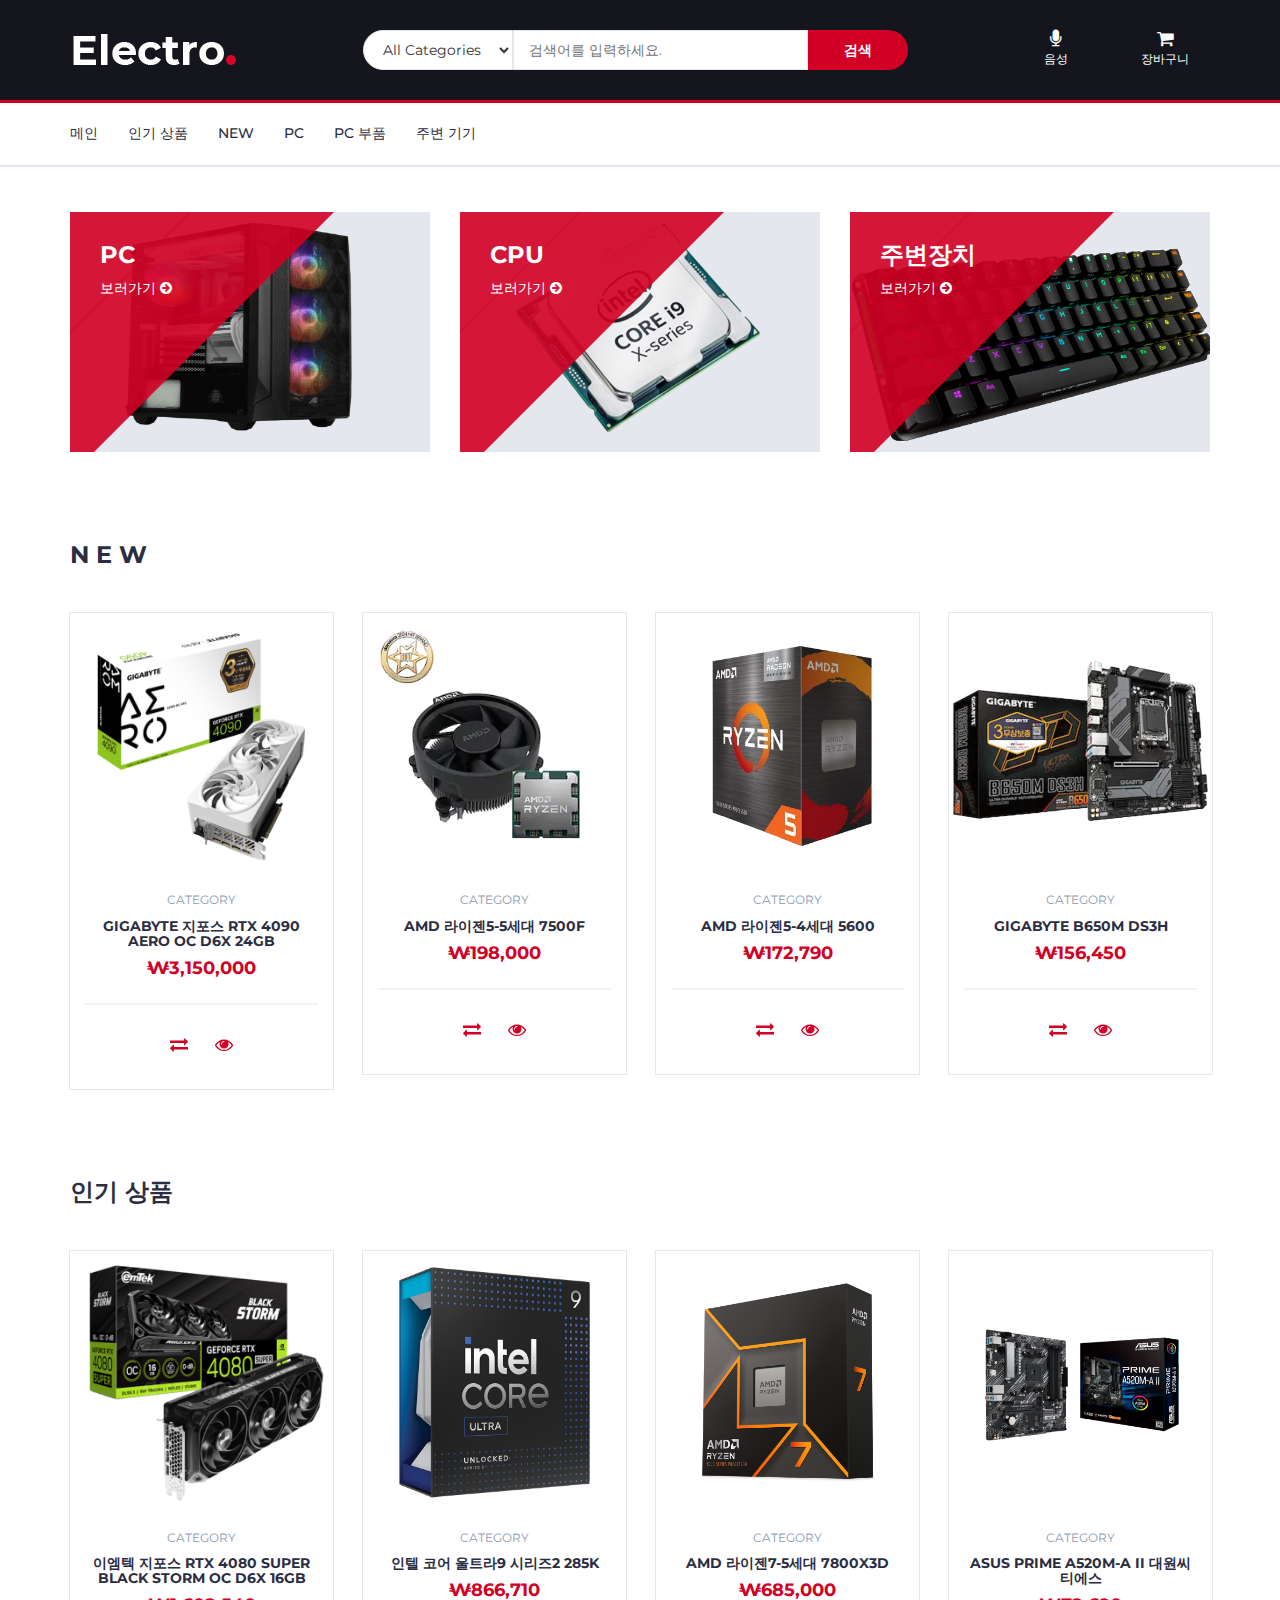
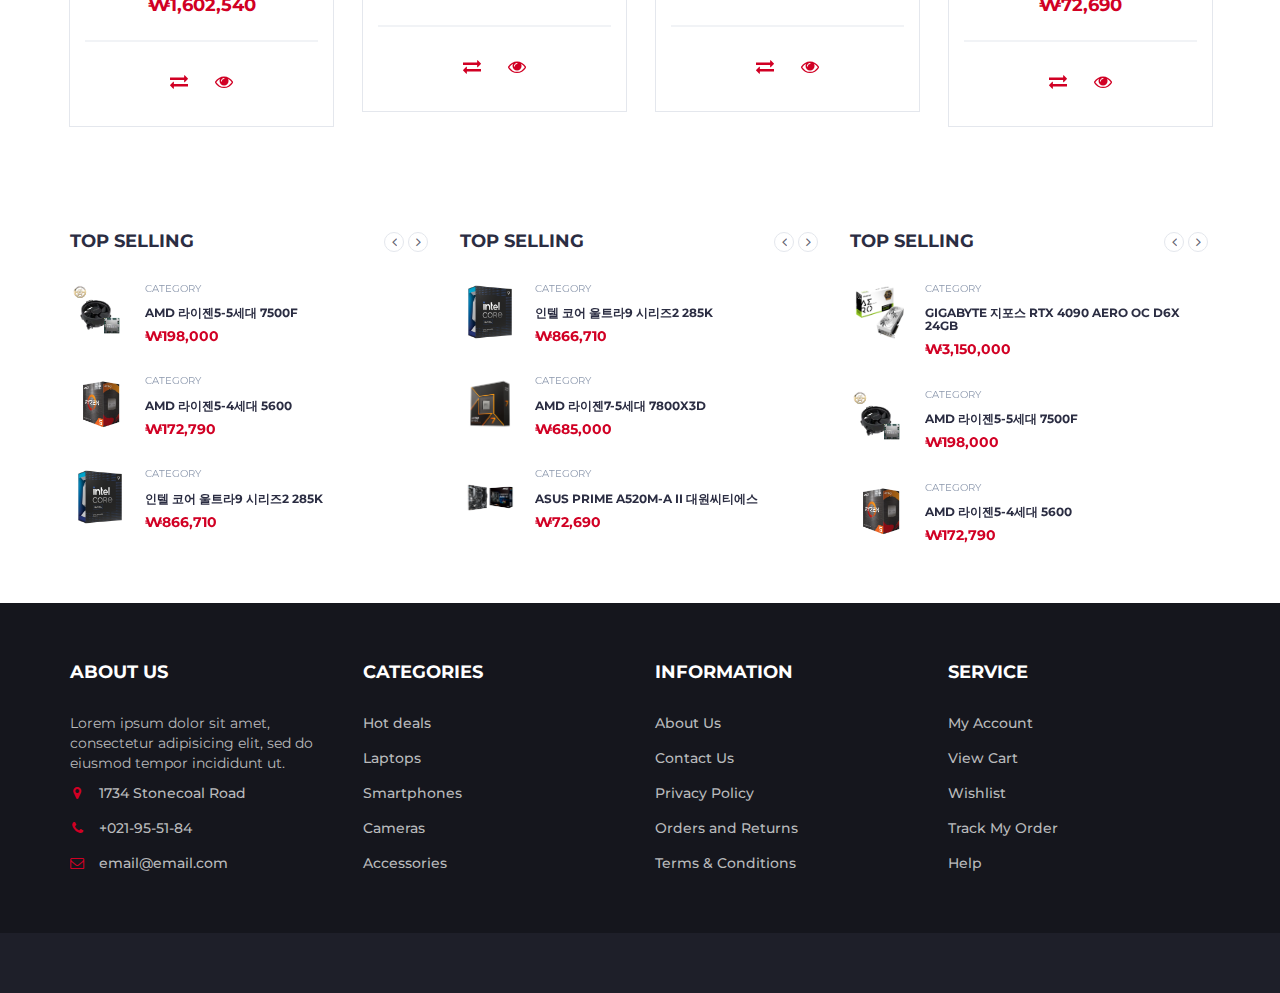
==== shop/index.html @ a3a1f3ec "0151" ====
<!DOCTYPE html>
<html lang="en">
	<head>
		<meta charset="utf-8"> 
		<meta http-equiv="X-UA-Compatible" content="IE=edge">
		<meta name="viewport" content="width=device-width, initial-scale=1">
		 <!-- The above 3 meta tags *must* come first in the head; any other head content must come *after* these tags -->

		<title>TEST</title>

		<!-- Google font -->
		<link href="https://fonts.googleapis.com/css?family=Montserrat:400,500,700" rel="stylesheet">

		<!-- Bootstrap -->
		<link type="text/css" rel="stylesheet" href="css/bootstrap.min.css"/>

		<!-- Slick -->
		<link type="text/css" rel="stylesheet" href="css/slick.css"/>
		<link type="text/css" rel="stylesheet" href="css/slick-theme.css"/>

		<!-- nouislider -->
		<link type="text/css" rel="stylesheet" href="css/nouislider.min.css"/>

		<!-- Font Awesome Icon -->
		<link rel="stylesheet" href="css/font-awesome.min.css">

		<!-- Custom stlylesheet -->
		<link type="text/css" rel="stylesheet" href="css/style.css"/>

		<!-- voice-search.css 추가 -->
		<link type="text/css" rel="stylesheet" href="css/voice-search.css"/>

		<!-- HTML5 shim and Respond.js for IE8 support of HTML5 elements and media queries -->
		<!-- WARNING: Respond.js doesn't work if you view the page via file:// -->
		<!--[if lt IE 9]>
		  <script src="https://oss.maxcdn.com/html5shiv/3.7.3/html5shiv.min.js"></script>
		  <script src="https://oss.maxcdn.com/respond/1.4.2/respond.min.js"></script>
		<![endif]-->

    </head>
	<body>
		<!-- HEADER -->
		<!-- HEADER -->
		<header>
			

			<!-- MAIN HEADER -->
			<div id="header">
				<!-- container -->
				<div class="container">
					<!-- row -->
					<div class="row">
						<!-- LOGO -->
						<div class="col-md-3">
							<div class="header-logo">
								<a href="index.html" class="logo">
									<img src="./img/logo.png" alt="">
								</a>
							</div>
						</div>
						<!-- /LOGO -->

						<!-- SEARCH BAR -->
						<div class="col-md-6">
							<div class="header-search">
								<form>
									<select class="input-select">
										<option value="0">All Categories</option>
										<option value="1">Category 01</option>
										<option value="1">Category 02</option>
									</select>
									<input class="input" placeholder="검색어를 입력하세요.">
									<button class="search-btn">검색</button>
								</form>
							</div>
						</div>
						<!-- /SEARCH BAR -->

						<!-- ACCOUNT -->
						<div class="col-md-3 clearfix">
							<div class="header-ctn">
								<!-- Voice Search -->
								<div>
									<a href="#" id="voice-search-btn">
										<i class="fa fa-microphone"></i>
										<span>음성</span>
									</a>
								</div>
								<!-- /Voice Search -->

								<!-- Cart -->
								<div class="dropdown">
									<a href="cart.html">
										<i class="fa fa-shopping-cart"></i>
										<span>장바구니</span>
										<div class="qty" id="cart-count">0</div>
									</a>
								</div>
								<!-- /Cart -->

								<!-- Menu Toogle -->
								<div class="menu-toggle">
									<a href="#">
										<i class="fa fa-bars"></i>
										<span>Menu</span>
									</a>
								</div>
								<!-- /Menu Toogle -->
							</div>
						</div>
						<!-- /ACCOUNT -->
					</div>
					<!-- row -->
				</div>
				<!-- container -->
			</div>
			<!-- /MAIN HEADER -->
		</header>
		<!-- /HEADER -->

		<!-- NAVIGATION -->
		<nav id="navigation">
			<!-- container -->
			<div class="container">
				<!-- responsive-nav -->
				<div id="responsive-nav">
					<!-- NAV -->
					<ul class="main-nav nav navbar-nav">
						<li><a href="index.html">메인</a></li>
						<li><a href="index.html#hot-deal">인기 상품</a></li>
						<li><a href="index.html#NEW">NEW</a></li>
						<li><a href="index.html#board">PC</a></li>
						<li><a href="index.html#graphics">PC 부품</a></li>
						<li><a href="index.html#PC">주변 기기</a></li>
					</ul>
					<!-- /NAV -->
				</div>
				<!-- /responsive-nav -->
			</div>
			<!-- /container -->
		</nav>
		<!-- /NAVIGATION -->

		<!-- SECTION -->
		<div class="section">
			<!-- container -->
			<div class="container">
				<!-- row -->
				<div class="row">
					<!-- shop -->
					<div class="col-md-4 col-xs-6">
						<div class="shop">
							<div class="shop-img">
								<img src="./img/shop01.png" alt="">
							</div>
							<div class="shop-body">
							<h3>PC</h3> 
							<a href="store.html?category=laptop" class="cta-btn">보러가기 <i class="fa fa-arrow-circle-right"></i></a>
							</div>
						</div>
					</div>
					<!-- /shop -->

					<!-- shop -->
					<div class="col-md-4 col-xs-6">
						<div class="shop">
							<div class="shop-img">
								<img src="./img/shop03.png" alt="">
							</div>
							<div class="shop-body">
								<h3>CPU</h3>
								<a href="category.html?category=laptop" class="cta-btn">보러가기 <i class="fa fa-arrow-circle-right"></i></a>
							</div>
						</div>
					</div>
					<!-- /shop -->

					<!-- shop -->
					<div class="col-md-4 col-xs-6">
						<div class="shop">
							<div class="shop-img">
								<img src="./img/shop02.png" alt="">
							</div>
							<div class="shop-body">
								<h3>주변장치</h3>
								<a href="#" class="cta-btn">보러가기 <i class="fa fa-arrow-circle-right"></i></a>
							</div>
						</div>
					</div>
					<!-- /shop -->
				</div>
				<!-- /row -->
			</div>
			<!-- /container -->
		</div>
		<!-- /SECTION -->

		<!-- SECTION -->
		<div class="section">
			<!-- container -->
			<div class="container">
				<!-- row -->
				<div class="row">

					<!-- section title -->
					<div class="col-md-12">
						<div class="section-title">
							<h3 class="title"> N E W</h3>
							
						</div>
					</div>
					<!-- /section title -->

					<!-- Products tab & slick -->
					 
					<div class="col-md-12">
						<div class="row">
							<div class="products-tabs">
								<!-- tab -->
								<div id="tab1" class="tab-pane active">
									<div class="products-slick" data-nav="#slick-nav-1">
										<!-- product -->
										<div class="product">
											<div class="product-img">
												<img src="./img/product01.png" alt="">
												<div class="product-label">
												</div>
											</div>
											<div class="product-body">
												<p class="product-category">Category</p>
												<h3 class="product-name"><a href="product.html?id=1"> GIGABYTE 지포스 RTX 4090 AERO OC D6X 24GB</a></h3>
												<h4 class="product-price">₩3,150,000 
												<div class="product-rating">
												</div>
												<div class="product-btns">
													<button class="add-to-compare"><i class="fa fa-exchange"></i><span class="tooltipp">add to compare</span></button>
													<button class="quick-view"><i class="fa fa-eye"></i><span class="tooltipp">quick view</span></button>
												</div>
											</div>
											<div class="add-to-cart">
												<button class="add-to-cart-btn" data-id="1" data-name="GIGABYTE 지포스 RTX 4090 AERO OC D6X 24GB" data-price="3150000" data-image="./img/product01.png"><i class="fa fa-shopping-cart"></i> add to cart</button>
											</div>
										</div>
										<!-- /product -->

										<!-- product -->
										<div class="product">
											<div class="product-img">
												<img src="./img/product02.png" alt="">
												<div class="product-label">
												</div>
											</div>
											<div class="product-body">
												<p class="product-category">Category</p>
												<h3 class="product-name"><a href="product.html?id=1">AMD 라이젠5-5세대 7500F</a></h3>
												<h4 class="product-price">₩198,000
												<div class="product-rating">
												</div>
												<div class="product-btns">
													<button class="add-to-compare"><i class="fa fa-exchange"></i><span class="tooltipp">add to compare</span></button>
													<button class="quick-view"><i class="fa fa-eye"></i><span class="tooltipp">quick view</span></button>
												</div>
											</div>
											<div class="add-to-cart">
												<button class="add-to-cart-btn" data-id="2" data-name="AMD 라이젠5-5세대 7500F" data-price="198000" data-image="./img/product02.png"><i class="fa fa-shopping-cart"></i> add to cart</button>
											</div>
										</div>
										<!-- /product -->

										<!-- product -->
										<div class="product">
											<div class="product-img">
												<img src="./img/product03.png" alt="">
											</div>
											<div class="product-body">
												<p class="product-category">Category</p>
												<h3 class="product-name"><a href="#">AMD 라이젠5-4세대 5600</a></h3>
												<h4 class="product-price">₩172,790
												<div class="product-rating">
												</div>
												<div class="product-btns">
													<button class="add-to-compare"><i class="fa fa-exchange"></i><span class="tooltipp">add to compare</span></button>
													<button class="quick-view"><i class="fa fa-eye"></i><span class="tooltipp">quick view</span></button>
												</div>
											</div>
											<div class="add-to-cart">
												<button class="add-to-cart-btn" data-id="3" data-name="AMD 라이젠5-4세대 5600" data-price="172790" data-image="./img/product03.png"><i class="fa fa-shopping-cart"></i> add to cart</button>
											</div>
										</div>
										<!-- /product -->

										<!-- product -->
										<div class="product">
											<div class="product-img">
												<img src="./img/product04.png" alt="">
											</div>
											<div class="product-body">
												<p class="product-category">Category</p>
												<h3 class="product-name"><a href="#"> GIGABYTE B650M DS3H</a></h3>
												<h4 class="product-price">₩156,450
													<div class="product-rating">
													</div>
												<div class="product-btns">
													<button class="add-to-compare"><i class="fa fa-exchange"></i><span class="tooltipp">add to compare</span></button>
													<button class="quick-view"><i class="fa fa-eye"></i><span class="tooltipp">quick view</span></button>
												</div>
											</div>
											<div class="add-to-cart">
												<button class="add-to-cart-btn" data-id="4" data-name=" GIGABYTE B650M DS3H" data-price="156450" data-image="./img/product04.png"><i class="fa fa-shopping-cart"></i> add to cart</button>
											</div>
										</div>
										<!-- /product -->

										<!-- product -->
										<div class="product">
											<div class="product-img">
												<img src="./img/product05.png" alt="">
											</div>
											<div class="product-body">
												<p class="product-category">Category</p>
												<h3 class="product-name"><a href="#">ASUS TUF Gaming B760M-PLUS II 코잇 </a></h3>
												<h4 class="product-price">₩185,290
													<div class="product-rating">
													</div>
												<div class="product-btns">
													<button class="add-to-compare"><i class="fa fa-exchange"></i><span class="tooltipp">add to compare</span></button>
													<button class="quick-view"><i class="fa fa-eye"></i><span class="tooltipp">quick view</span></button>
												</div>
											</div>
											<div class="add-to-cart">
												<button class="add-to-cart-btn" data-id="5" data-name="ASUS TUF Gaming B760M-PLUS II 코잇 " data-price="185290" data-image="./img/product05.png"><i class="fa fa-shopping-cart"></i> add to cart</button>
											</div>
										</div>
										<!-- /product -->
									</div>
									
								</div>
								<!-- /tab -->
							</div>
						</div>
					</div>
					<!-- Products tab & slick -->
				</div>
				<!-- /row -->
			</div>
			<!-- /container -->
		</div>
		<!-- /SECTION -->


		<!-- SECTION -->
		<div class="section">
			<!-- container -->
			<div class="container">
				<!-- row -->
				<div class="row">

					<!-- section title -->
					<div class="col-md-12">
						<div class="section-title">
							<h3 class="title">인기 상품</h3>
							<div class="section-nav">
								
							</div>
						</div>
					</div>
					<!-- /section title -->

					<!-- Products tab & slick -->
					<div class="col-md-12">
						<div class="row">
							<div class="products-tabs">
								<!-- tab -->
								<div id="tab2" class="tab-pane fade in active">
									<div class="products-slick" data-nav="#slick-nav-2">
										<!-- product -->
										<div class="product">
											<div class="product-img">
												<img src="./img/product06.png" alt="">
												<div class="product-label">
													
													
												</div>
											</div>
											<div class="product-body">
												<p class="product-category">Category</p>
												<h3 class="product-name"><a href="#">	
													이엠텍 지포스 RTX 4080 SUPER BLACK STORM OC D6X 16GB</a></h3>
												<h4 class="product-price">₩1,602,540
													<div class="product-rating">
													</div>
												<div class="product-btns">
													<button class="add-to-compare"><i class="fa fa-exchange"></i><span class="tooltipp">add to compare</span></button>
													<button class="quick-view"><i class="fa fa-eye"></i><span class="tooltipp">quick view</span></button>
												</div>
											</div>
											<div class="add-to-cart">
												<button class="add-to-cart-btn" data-id="6" data-name="	
												이엠텍 지포스 RTX 4080 SUPER BLACK STORM OC D6X 16GB" data-price="1602540" data-image="./img/product06.png"><i class="fa fa-shopping-cart"></i> add to cart</button>
											</div>
										</div>
										<!-- /product -->

										<!-- product -->
										<div class="product">
											<div class="product-img">
												<img src="./img/product07.png" alt="">
												<div class="product-label">
													
												</div>
											</div>
											<div class="product-body">
												<p class="product-category">Category</p>
												<h3 class="product-name"><a href="#">인텔 코어 울트라9 시리즈2 285K</a></h3>
												<h4 class="product-price">₩866,710
												<div class="product-rating">
												</div>
												<div class="product-btns">
													<button class="add-to-compare"><i class="fa fa-exchange"></i><span class="tooltipp">add to compare</span></button>
													<button class="quick-view"><i class="fa fa-eye"></i><span class="tooltipp">quick view</span></button>
												</div>
											</div>
											<div class="add-to-cart">
												<button class="add-to-cart-btn" data-id="7" data-name="인텔 코어 울트라9 시리즈2 285K" data-price="866710" data-image="./img/product07.png"><i class="fa fa-shopping-cart"></i> add to cart</button>
											</div>
										</div>
										<!-- /product -->

										<!-- product -->
										<div class="product">
											<div class="product-img">
												<img src="./img/product08.png" alt="">
												<div class="product-label">
													
												</div>
											</div>
											<div class="product-body">
												<p class="product-category">Category</p>
												<h3 class="product-name"><a href="#">AMD 라이젠7-5세대 7800X3D</a></h3>
												<h4 class="product-price">₩685,000
												<div class="product-rating">
												</div>
												<div class="product-btns">
													<button class="add-to-compare"><i class="fa fa-exchange"></i><span class="tooltipp">add to compare</span></button>
													<button class="quick-view"><i class="fa fa-eye"></i><span class="tooltipp">quick view</span></button>
												</div>
											</div>
											<div class="add-to-cart">
												<button class="add-to-cart-btn" data-id="8" data-name="AMD 라이젠7-5세대 7800X3D" data-price="685000" data-image="./img/product08.png"><i class="fa fa-shopping-cart"></i> add to cart</button>
											</div>
										</div>
										<!-- /product -->

										<!-- product -->
										<div class="product">
											<div class="product-img">
												<img src="./img/product09.png" alt="">
											</div>
											<div class="product-body">
												<p class="product-category">Category</p>
												<h3 class="product-name"><a href="#">ASUS PRIME A520M-A II 대원씨티에스 </a></h3>
												<h4 class="product-price">₩72,690 
													<div class="product-rating">
													</div>
												<div class="product-btns">
													<button class="add-to-compare"><i class="fa fa-exchange"></i><span class="tooltipp">add to compare</span></button>
													<button class="quick-view"><i class="fa fa-eye"></i><span class="tooltipp">quick view</span></button>
												</div>
											</div>
											<div class="add-to-cart">
												<button class="add-to-cart-btn" data-id="9" data-name="ASUS PRIME A520M-A II 대원씨티에스 " data-price="72690" data-image="./img/product09.png"><i class="fa fa-shopping-cart"></i> add to cart</button>
											</div>
										</div>
										<!-- /product -->

										<!-- product -->
										<div class="product">
											<div class="product-img">
												<img src="./img/product0.png" alt="">
											</div>
											<div class="product-body">
												<p class="product-category">Category</p>
												<h3 class="product-name"><a href="#">	
													갤럭시 GALAX 지포스 RTX 4070 Ti SUPER EX GAMER WHITE OC D6X 16GB</a></h3>
												<h4 class="product-price">₩1,272,990 
													<div class="product-rating">
													</div>
												<div class="product-btns">
													<button class="add-to-compare"><i class="fa fa-exchange"></i><span class="tooltipp">add to compare</span></button>
													<button class="quick-view"><i class="fa fa-eye"></i><span class="tooltipp">quick view</span></button>
												</div>
											</div>
											<div class="add-to-cart">
												<button class="add-to-cart-btn" data-id="10" data-name="	
												갤럭시 GALAX 지포스 RTX 4070 Ti SUPER EX GAMER WHITE OC D6X 16GB" data-price="1272990" data-image="./img/product0.png"><i class="fa fa-shopping-cart"></i> add to cart</button>
											</div>
										</div>
										<!-- /product -->
									</div>
									
								</div>
								<!-- /tab -->
							</div>
						</div>
					</div>
					<!-- /Products tab & slick -->
				</div>
				<!-- /row -->
			</div>
			<!-- /container -->
		</div>
		<!-- /SECTION -->

		<!-- SECTION -->
		<div class="section">
			<!-- container -->
			<div class="container">
				<!-- row -->
				<div class="row">
					<div class="col-md-4 col-xs-6">
						<div class="section-title">
							<h4 class="title">Top selling</h4>
							<div class="section-nav">
								<div id="slick-nav-3" class="products-slick-nav"></div>
							</div>
						</div>

						<div class="products-widget-slick" data-nav="#slick-nav-3">
							<div>
								<!-- product widget -->
								<div class="product-widget">
									<div class="product-img">
										<img src="./img/product02.png" alt="">
									</div>
									<div class="product-body">
										<p class="product-category">Category</p>
										<h3 class="product-name"><a href="#">AMD 라이젠5-5세대 7500F</a></h3>
										<h4 class="product-price">₩198,000
									</div>
								</div>
								<!-- /product widget -->

								<!-- product widget -->
								<div class="product-widget">
									<div class="product-img">
										<img src="./img/product03.png" alt="">
									</div>
									<div class="product-body">
										<p class="product-category">Category</p>
										<h3 class="product-name"><a href="#">AMD 라이젠5-4세대 5600</a></h3>
										<h4 class="product-price">₩172,790 
									</div>
								</div>
								<!-- /product widget -->

								<!-- product widget -->
								<div class="product-widget">
									<div class="product-img">
										<img src="./img/product07.png" alt="">
									</div>
									<div class="product-body">
										<p class="product-category">Category</p>
										<h3 class="product-name"><a href="#">인텔 코어 울트라9 시리즈2 285K</a></h3>
										<h4 class="product-price">₩866,710 
									</div>
								</div>
								<!-- product widget -->
							</div>

							<div>
								<!-- product widget -->
								<div class="product-widget">
									<div class="product-img">
										<img src="./img/product08.png" alt="">
									</div>
									<div class="product-body">
										<p class="product-category">Category</p>
										<h3 class="product-name"><a href="#">AMD 라이젠7-5세대 7800X3D</a></h3>
										<h4 class="product-price">₩685,000
									</div>
								</div>
								<!-- /product widget -->

								<!-- product widget -->
								<div class="product-widget">
									<div class="product-img">
										<img src="./img/product10.png" alt="">
									</div>
									<div class="product-body">
										<p class="product-category">Category</p>
										<h3 class="product-name"><a href="#">인텔 코어i5-14세대 14400</a></h3>
										<h4 class="product-price">₩278,790
									</div>
								</div>
								<!-- /product widget -->

								<!-- product widget -->
								<div class="product-widget">
									<div class="product-img">
										<img src="./img/product11.png" alt="">
									</div>
									<div class="product-body">
										<p class="product-category">Category</p>
										<h3 class="product-name"><a href="#">인텔 코어i7-14세대 14700K</a></h3>
										<h4 class="product-price">₩534,670 
									</div>
								</div>
								<!-- product widget -->
							</div>
						</div>
					</div>

					<div class="col-md-4 col-xs-6">
						<div class="section-title">
							<h4 class="title">Top selling</h4>
							<div class="section-nav">
								<div id="slick-nav-4" class="products-slick-nav"></div>
							</div>
						</div>

						<div class="products-widget-slick" data-nav="#slick-nav-4">
							<div>
								<!-- product widget -->
								<div class="product-widget">
									<div class="product-img">
										<img src="./img/product07.png" alt="">
									</div>
									<div class="product-body">
										<p class="product-category">Category</p>
										<h3 class="product-name"><a href="#">인텔 코어 울트라9 시리즈2 285K</a></h3>
										<h4 class="product-price">₩866,710
									</div>
								</div>
								<!-- /product widget -->

								<!-- product widget -->
								<div class="product-widget">
									<div class="product-img">
										<img src="./img/product08.png" alt="">
									</div>
									<div class="product-body">
										<p class="product-category">Category</p>
										<h3 class="product-name"><a href="#">AMD 라이젠7-5세대 7800X3D</a></h3>
										<h4 class="product-price">₩685,000
									</div>
								</div>
								<!-- /product widget -->

								<!-- product widget -->
								<div class="product-widget">
									<div class="product-img">
										<img src="./img/product09.png" alt="">
									</div>
									<div class="product-body">
										<p class="product-category">Category</p>
										<h3 class="product-name"><a href="#">ASUS PRIME A520M-A II 대원씨티에스</a></h3>
										<h4 class="product-price">₩72,690
									</div>
								</div>
								<!-- product widget -->
							</div>

							<div>
								<!-- product widget -->
								<div class="product-widget">
									<div class="product-img">
										<img src="./img/product10.png" alt="">
									</div>
									<div class="product-body">
										<p class="product-category">Category</p>
										<h3 class="product-name"><a href="#">인텔 코어i5-14세대 14400</a></h3>
										<h4 class="product-price">₩278,790
									</div>
								</div>
								<!-- /product widget -->

								<!-- product widget -->
								<!-- product widget -->
								<div class="product-widget">
									<div class="product-img">
										<img src="./img/product08.png" alt="">
									</div>
									<div class="product-body">
										<p class="product-category">Category</p>
										<h3 class="product-name"><a href="#">AMD 라이젠7-5세대 7800X3D</a></h3>
										<h4 class="product-price">₩685,000
									</div>
								</div>
								<!-- /product widget -->
								

								<!-- product widget -->
								<div class="product-widget">
									<div class="product-img">
										<img src="./img/product09.png" alt="">
									</div>
									<div class="product-body">
										<p class="product-category">Category</p>
										<h3 class="product-name"><a href="#">ASUS PRIME A520M-A II 대원씨티에스</a></h3>
										<h4 class="product-price">₩72,690
									</div>
								</div>
								<!-- product widget -->
							</div>
						</div>
					</div>

					<div class="clearfix visible-sm visible-xs"></div>

					<div class="col-md-4 col-xs-6">
						<div class="section-title">
							<h4 class="title">Top selling</h4>
							<div class="section-nav">
								<div id="slick-nav-5" class="products-slick-nav"></div>
							</div>
						</div>

						<div class="products-widget-slick" data-nav="#slick-nav-5">
							<div>
								<!-- product widget -->
								<div class="product-widget">
									<div class="product-img">
										<img src="./img/product01.png" alt="">
									</div>
									<div class="product-body">
										<p class="product-category">Category</p>
										<h3 class="product-name"><a href="#">GIGABYTE 지포스 RTX 4090 AERO OC D6X 24GB</a></h3>
										<h4 class="product-price">₩3,150,000
									</div>
								</div>
								<!-- /product widget -->

								<!-- product widget -->
								<div class="product-widget">
									<div class="product-img">
										<img src="./img/product02.png" alt="">
									</div>
									<div class="product-body">
										<p class="product-category">Category</p>
										<h3 class="product-name"><a href="#">AMD 라이젠5-5세대 7500F</a></h3>
										<h4 class="product-price">₩198,000 
									</div>
								</div>
								<!-- /product widget -->

								<!-- product widget -->
								<div class="product-widget">
									<div class="product-img">
										<img src="./img/product03.png" alt="">
									</div>
									<div class="product-body">
										<p class="product-category">Category</p>
										<h3 class="product-name"><a href="#">AMD 라이젠5-4세대 5600</a></h3>
										<h4 class="product-price">₩172,790
									</div>
								</div>
								<!-- product widget -->
							</div>

							<div>
								<!-- product widget -->
								<div class="product-widget">
									<div class="product-img">
										<img src="./img/product04.png" alt="">
									</div>
									<div class="product-body">
										<p class="product-category">Category</p>
										<h3 class="product-name"><a href="#">GIGABYTE B650M DS3H</a></h3>
										<h4 class="product-price">₩156,490
									</div>
								</div>
								<!-- /product widget -->

								<!-- product widget -->
								<div class="product-widget">
									<div class="product-img">
										<img src="./img/product05.png" alt="">
									</div>
									<div class="product-body">
										<p class="product-category">Category</p>
										<h3 class="product-name"><a href="#">ASUS TUF Gaming B760M-PLUS II 코잇
										</a></h3>
										<h4 class="product-price">₩185,290
									</div>
								</div>
								<!-- /product widget -->

								<!-- product widget -->
								<div class="product-widget">
									<div class="product-img">
										<img src="./img/product06.png" alt="">
									</div>
									<div class="product-body">
										<p class="product-category">Category</p>
										<h3 class="product-name"><a href="#">이엠텍 지포스 RTX 4080 SUPER BLACK STORM OC D6X 16GB</a></h3>
										<h4 class="product-price">₩1,602,540
									</div>
								</div>
								<!-- product widget -->
							</div>
						</div>
					</div>

				</div>
				<!-- /row -->
			</div>
			<!-- /container -->
		</div>
		<!-- /SECTION -->

		<!-- FOOTER -->
		<footer id="footer">
			<!-- top footer -->
			<div class="section">
				<!-- container -->
				<div class="container">
					<!-- row -->
					<div class="row">
						<div class="col-md-3 col-xs-6">
							<div class="footer">
								<h3 class="footer-title">About Us</h3>
								<p>Lorem ipsum dolor sit amet, consectetur adipisicing elit, sed do eiusmod tempor incididunt ut.</p>
								<ul class="footer-links">
									<li><a href="#"><i class="fa fa-map-marker"></i>1734 Stonecoal Road</a></li>
									<li><a href="#"><i class="fa fa-phone"></i>+021-95-51-84</a></li>
									<li><a href="#"><i class="fa fa-envelope-o"></i>email@email.com</a></li>
								</ul>
							</div>
						</div>

						<div class="col-md-3 col-xs-6">
							<div class="footer">
								<h3 class="footer-title">Categories</h3>
								<ul class="footer-links">
									<li><a href="#">Hot deals</a></li>
									<li><a href="#">Laptops</a></li>
									<li><a href="#">Smartphones</a></li>
									<li><a href="#">Cameras</a></li>
									<li><a href="#">Accessories</a></li>
								</ul>
							</div>
						</div>

						<div class="clearfix visible-xs"></div>

						<div class="col-md-3 col-xs-6">
							<div class="footer">
								<h3 class="footer-title">Information</h3>
								<ul class="footer-links">
									<li><a href="#">About Us</a></li>
									<li><a href="#">Contact Us</a></li>
									<li><a href="#">Privacy Policy</a></li>
									<li><a href="#">Orders and Returns</a></li>
									<li><a href="#">Terms & Conditions</a></li>
								</ul>
							</div>
						</div>

						<div class="col-md-3 col-xs-6">
							<div class="footer">
								<h3 class="footer-title">Service</h3>
								<ul class="footer-links">
									<li><a href="#">My Account</a></li>
									<li><a href="#">View Cart</a></li>
									<li><a href="#">Wishlist</a></li>
									<li><a href="#">Track My Order</a></li>
									<li><a href="#">Help</a></li>
								</ul>
							</div>
						</div>
					</div>
					<!-- /row -->
				</div>
				<!-- /container -->
			</div>
			<!-- /top footer -->

			<!-- bottom footer -->
			<div id="bottom-footer" class="section">
				<div class="container">
					
				</div>
				<!-- /container -->
			</div>
			<!-- /bottom footer -->
		</footer>
		<!-- /FOOTER -->

		<!-- jQuery Plugins -->
		<script src="js/jquery.min.js"></script>
		<script src="js/bootstrap.min.js"></script>
		<script src="js/slick.min.js"></script>
		<script src="js/nouislider.min.js"></script>
		<script src="js/jquery.zoom.min.js"></script>
		<script src="js/main.js"></script>

		<!-- 음성 인식 기능을 위한 JavaScript 코드 추가 -->
		<script>
			document.addEventListener('DOMContentLoaded', function() {
			  const voiceSearchBtn = document.getElementById('voice-search-btn');
			  const searchInput = document.querySelector('.header-search input.input');
		
			  if ('webkitSpeechRecognition' in window) {
				const recognition = new webkitSpeechRecognition();
				recognition.continuous = false;
				recognition.lang = 'ko-KR';
		
				voiceSearchBtn.addEventListener('click', function(event) {
				  event.preventDefault();
				  recognition.start();
				});
		
				recognition.onresult = function(event) {
				  const result = event.results[0][0].transcript;
				  searchInput.value = result;
				  // 음성 인식 결과로 검색 실행
				  document.querySelector('.header-search form').submit();
				};
		
				recognition.onerror = function(event) {
				  console.error('음성 인식 오류:', event.error);
				};
			  } else {
				voiceSearchBtn.style.display = 'none';
				console.log('이 브라우저는 음성 인식을 지원하지 않습니다.');
			  }
			});
			</script>

<script>
    // 여기에 장바구니 관련 JavaScript 코드를 붙여넣으세요
    let cartItems = [];

    function addToCart(productId, productName, price) {
        let existingItem = cartItems.find(item => item.id === productId);
        
        if (existingItem) {
            existingItem.quantity++;
        } else {
            cartItems.push({
        id: productId.toString(), // id를 문자열로 저장
        name: name,
        price: numericPrice,
        quantity: 1,
        image: imageUrl
    });
        }
        
        updateCartDisplay();
    }

    function removeFromCart(productId) {
    productId = productId.toString(); 
    cartItems = cartItems.filter(item => item.id !== productId);
    updateCartDisplay();
    saveCart();
}

function updateCartDisplay() {
    const cartList = document.querySelector('.cart-list');
    const cartTotal = document.getElementById('cart-total');
    const cartItemCount = document.getElementById('cart-item-count');
    let total = 0;
    let itemCount = 0;

    cartList.innerHTML = '';

    cartItems.forEach(item => {
        const itemTotal = item.price * item.quantity;
        total += itemTotal;
        itemCount += item.quantity;
        
        const productWidget = document.createElement('div');
        productWidget.className = 'product-widget';
        productWidget.innerHTML = `
            <div class="product-body">
                <h3 class="product-name"><a href="#">${item.name}</a></h3>
                <h4 class="product-price"><span class="qty">${item.quantity}x</span>$${item.price.toFixed(2)}</h4>
            </div>
        `;

        const deleteButton = document.createElement('button');
        deleteButton.className = 'delete';
        deleteButton.innerHTML = '<i class="fa fa-close"></i>';
        deleteButton.addEventListener('click', () => removeFromCart(item.id));

        productWidget.appendChild(deleteButton);
        cartList.appendChild(productWidget);
    });

    if (cartTotal) cartTotal.textContent = total.toFixed(2);
    if (cartItemCount) cartItemCount.textContent = itemCount;
}

    // 상품 추가 버튼에 이벤트 리스너 추가
    document.querySelectorAll('.add-to-cart-btn').forEach(button => {
        button.addEventListener('click', function() {
            const productId = this.getAttribute('data-id');
            const productName = this.getAttribute('data-name');
            const price = parseFloat(this.getAttribute('data-price'));
            addToCart(productId, productName, price);
        });
    });
    </script>
	
	<script src="js/cart.js"></script>


	</body>
</html>
---- shop/css/nouislider.min.css ----
/*! nouislider - 10.0.0 - 2017-05-28 14:52:48 */.noUi-target,.noUi-target *{-webkit-touch-callout:none;-webkit-tap-highlight-color:transparent;-webkit-user-select:none;-ms-touch-action:none;touch-action:none;-ms-user-select:none;-moz-user-select:none;user-select:none;-moz-box-sizing:border-box;box-sizing:border-box}.noUi-target{position:relative;direction:ltr}.noUi-base{width:100%;height:100%;position:relative;z-index:1}.noUi-connect{position:absolute;right:0;top:0;left:0;bottom:0}.noUi-origin{position:absolute;height:0;width:0}.noUi-handle{position:relative;z-index:1}.noUi-state-tap .noUi-connect,.noUi-state-tap .noUi-origin{-webkit-transition:top .3s,right .3s,bottom .3s,left .3s;transition:top .3s,right .3s,bottom .3s,left .3s}.noUi-state-drag *{cursor:inherit!important}.noUi-base,.noUi-handle{-webkit-transform:translate3d(0,0,0);transform:translate3d(0,0,0)}.noUi-horizontal{height:18px}.noUi-horizontal .noUi-handle{width:34px;height:28px;left:-17px;top:-6px}.noUi-vertical{width:18px}.noUi-vertical .noUi-handle{width:28px;height:34px;left:-6px;top:-17px}.noUi-target{background:#FAFAFA;border-radius:4px;border:1px solid #D3D3D3;box-shadow:inset 0 1px 1px #F0F0F0,0 3px 6px -5px #BBB}.noUi-connect{background:#3FB8AF;border-radius:4px;box-shadow:inset 0 0 3px rgba(51,51,51,.45);-webkit-transition:background 450ms;transition:background 450ms}.noUi-draggable{cursor:ew-resize}.noUi-vertical .noUi-draggable{cursor:ns-resize}.noUi-handle{border:1px solid #D9D9D9;border-radius:3px;background:#FFF;cursor:default;box-shadow:inset 0 0 1px #FFF,inset 0 1px 7px #EBEBEB,0 3px 6px -3px #BBB}.noUi-active{box-shadow:inset 0 0 1px #FFF,inset 0 1px 7px #DDD,0 3px 6px -3px #BBB}.noUi-handle:after,.noUi-handle:before{content:"";display:block;position:absolute;height:14px;width:1px;background:#E8E7E6;left:14px;top:6px}.noUi-handle:after{left:17px}.noUi-vertical .noUi-handle:after,.noUi-vertical .noUi-handle:before{width:14px;height:1px;left:6px;top:14px}.noUi-vertical .noUi-handle:after{top:17px}[disabled] .noUi-connect{background:#B8B8B8}[disabled] .noUi-handle,[disabled].noUi-handle,[disabled].noUi-target{cursor:not-allowed}.noUi-pips,.noUi-pips *{-moz-box-sizing:border-box;box-sizing:border-box}.noUi-pips{position:absolute;color:#999}.noUi-value{position:absolute;white-space:nowrap;text-align:center}.noUi-value-sub{color:#ccc;font-size:10px}.noUi-marker{position:absolute;background:#CCC}.noUi-marker-large,.noUi-marker-sub{background:#AAA}.noUi-pips-horizontal{padding:10px 0;height:80px;top:100%;left:0;width:100%}.noUi-value-horizontal{-webkit-transform:translate3d(-50%,50%,0);transform:translate3d(-50%,50%,0)}.noUi-marker-horizontal.noUi-marker{margin-left:-1px;width:2px;height:5px}.noUi-marker-horizontal.noUi-marker-sub{height:10px}.noUi-marker-horizontal.noUi-marker-large{height:15px}.noUi-pips-vertical{padding:0 10px;height:100%;top:0;left:100%}.noUi-value-vertical{-webkit-transform:translate3d(0,50%,0);transform:translate3d(0,50%,0);padding-left:25px}.noUi-marker-vertical.noUi-marker{width:5px;height:2px;margin-top:-1px}.noUi-marker-vertical.noUi-marker-sub{width:10px}.noUi-marker-vertical.noUi-marker-large{width:15px}.noUi-tooltip{display:block;position:absolute;border:1px solid #D9D9D9;border-radius:3px;background:#fff;color:#000;padding:5px;text-align:center;white-space:nowrap}.noUi-horizontal .noUi-tooltip{-webkit-transform:translate(-50%,0);transform:translate(-50%,0);left:50%;bottom:120%}.noUi-vertical .noUi-tooltip{-webkit-transform:translate(0,-50%);transform:translate(0,-50%);top:50%;right:120%}
---- shop/css/style.css ----
/*
Template Name: Electro - HTML Ecommerce Template
Author: yaminncco

Colors:
	Body 		: #333
	Headers 	: #2B2D42
	Primary 	: #D10024
	Dark 		: #15161D ##1E1F29
	Grey 		: #E4E7ED #FBFBFC #8D99AE #B9BABC

Fonts: Montserrat

Table OF Contents
------------------------------------
1 > GENERAL
------ Typography
------ Buttons
------ Inputs
------ Sections
------ Breadcrumb
2 > HEADER
------ Top header
------ Logo
------ Search
------ Cart
3 > NAVIGATION
------ Main nav
------ Responsive Nav
4 > CATEGORY SHOP
5 > HOT DEAL
6 > PRODUCT
------ Product
------ Widget product
------ Product slick
7 > STORE PAGE
------ Aside
------ Store
8 > PRODUCT DETAILS PAGE
------ Product view
------ Product details
------ Product tab
9 > CHECKOUT PAGE
10 > NEWSLETTER
11 > FOOTER
11 > SLICK STYLE
12 > RESPONSIVE
------------------------------------*/

/*=========================================================
	01 -> GENERAL
===========================================================*/

/*----------------------------*\
	Typography
\*----------------------------*/

body {
  font-family: 'Montserrat', sans-serif;
  font-weight: 400;
  color: #333;
}

h1, h2, h3, h4, h5, h6 {
  color: #2B2D42;
  font-weight: 700;
  margin: 0 0 10px;
}

a {
  color: #2B2D42;
  font-weight: 500;
  -webkit-transition: 0.2s color;
  transition: 0.2s color;
}

a:hover, a:focus {
  color: #D10024;
  text-decoration: none;
  outline: none;
}

ul, ol {
  margin: 0;
  padding: 0;
  list-style: none
}

/*----------------------------*\
	Buttons
\*----------------------------*/

.primary-btn {
  display: inline-block;
  padding: 12px 30px;
  background-color: #D10024;
  border: none;
  border-radius: 40px;
  color: #FFF;
  text-transform: uppercase;
  font-weight: 700;
  text-align: center;
  -webkit-transition: 0.2s all;
  transition: 0.2s all;
}

.primary-btn:hover, .primary-btn:focus {
  opacity: 0.9;
  color: #FFF;
}

/*----------------------------*\
	Inputs
\*----------------------------*/

/*-- Text input --*/

.input {
  height: 40px;
  padding: 0px 15px;
  border: 1px solid #E4E7ED;
  background-color: #FFF;
  width: 100%;
}

textarea.input {
  padding: 15px;
  min-height: 90px;
}

/*-- Number input --*/

.input-number {
  position: relative;
}

.input-number input[type="number"]::-webkit-inner-spin-button, .input-number input[type="number"]::-webkit-outer-spin-button {
  -webkit-appearance: none;
  margin: 0;
}

.input-number input[type="number"] {
  -moz-appearance: textfield;
  height: 40px;
  width: 100%;
  border: 1px solid #E4E7ED;
  background-color: #FFF;
  padding: 0px 35px 0px 15px;
}

.input-number .qty-up, .input-number .qty-down {
  position: absolute;
  display: block;
  width: 20px;
  height: 20px;
  border: 1px solid #E4E7ED;
  background-color: #FFF;
  text-align: center;
  font-weight: 700;
  cursor: pointer;
  -webkit-user-select: none;
  -moz-user-select: none;
  -ms-user-select: none;
  user-select: none;
}

.input-number .qty-up {
  right: 0;
  top: 0;
  border-bottom: 0px;
}

.input-number .qty-down {
  right: 0;
  bottom: 0;
}

.input-number .qty-up:hover, .input-number .qty-down:hover {
  background-color: #E4E7ED;
  color: #D10024;
}

/*-- Select input --*/

.input-select {
  padding: 0px 15px;
  background: #FFF;
  border: 1px solid #E4E7ED;
  height: 40px;
}

/*-- checkbox & radio input --*/

.input-radio, .input-checkbox {
  position: relative;
  display: block;
}

.input-radio input[type="radio"]:not(:checked), .input-radio input[type="radio"]:checked, .input-checkbox input[type="checkbox"]:not(:checked), .input-checkbox input[type="checkbox"]:checked {
  position: absolute;
  margin-left: -9999px;
  visibility: hidden;
}

.input-radio label, .input-checkbox label {
  font-weight: 500;
  min-height: 20px;
  padding-left: 20px;
  margin-bottom: 5px;
  cursor: pointer;
}

.input-radio input[type="radio"]+label span, .input-checkbox input[type="checkbox"]+label span {
  position: absolute;
  left: 0px;
  top: 4px;
  width: 14px;
  height: 14px;
  border: 2px solid #E4E7ED;
  background: #FFF;
}

.input-radio input[type="radio"]+label span {
  border-radius: 50%;
}

.input-radio input[type="radio"]+label span:after {
  content: "";
  position: absolute;
  left: 50%;
  top: 50%;
  -webkit-transform: translate(-50%, -50%) scale(0);
  -ms-transform: translate(-50%, -50%) scale(0);
  transform: translate(-50%, -50%) scale(0);
  background-color: #FFF;
  width: 4px;
  height: 4px;
  border-radius: 50%;
  opacity: 0;
  -webkit-transition: all 0.2s;
  transition: all 0.2s;
}

.input-checkbox input[type="checkbox"]+label span:after {
  content: '✔';
  position: absolute;
  top: -2px;
  left: 1px;
  font-size: 10px;
  color: #FFF;
  opacity: 0;
  -webkit-transform: scale(0);
  -ms-transform: scale(0);
  transform: scale(0);
  -webkit-transition: all 0.2s;
  transition: all 0.2s;
}

.input-radio input[type="radio"]:checked+label span, .input-checkbox input[type="checkbox"]:checked+label span {
  background-color: #D10024;
  border-color: #D10024;
}

.input-radio input[type="radio"]:checked+label span:after {
  opacity: 1;
  -webkit-transform: translate(-50%, -50%) scale(1);
  -ms-transform: translate(-50%, -50%) scale(1);
  transform: translate(-50%, -50%) scale(1);
}

.input-checkbox input[type="checkbox"]:checked+label span:after {
  opacity: 1;
  -webkit-transform: scale(1);
  -ms-transform: scale(1);
  transform: scale(1);
}

.input-radio .caption, .input-checkbox .caption {
  margin-top: 5px;
  max-height: 0;
  overflow: hidden;
  -webkit-transition: 0.3s max-height;
  transition: 0.3s max-height;
}

.input-radio input[type="radio"]:checked~.caption, .input-checkbox input[type="checkbox"]:checked~.caption {
  max-height: 800px;
}

/*----------------------------*\
	Section
\*----------------------------*/

.section {
  padding-top: 30px;
  padding-bottom: 30px;
}

.section-title {
  position: relative;
  margin-bottom: 30px;
  margin-top: 15px;
}

.section-title .title {
  display: inline-block;
  text-transform: uppercase;
  margin: 0px;
}

.section-title .section-nav {
  float: right;
}

.section-title .section-nav .section-tab-nav {
  display: inline-block;
}

.section-tab-nav li {
  display: inline-block;
  margin-right: 15px;
}

.section-tab-nav li:last-child {
  margin-right: 0px;
}

.section-tab-nav li a {
  font-weight: 700;
  color: #8D99AE;
}

.section-tab-nav li a:after {
  content: "";
  display: block;
  width: 0%;
  height: 2px;
  background-color: #D10024;
  -webkit-transition: 0.2s all;
  transition: 0.2s all;
}

.section-tab-nav li.active a {
  color: #D10024;
}

.section-tab-nav li a:hover:after, .section-tab-nav li a:focus:after, .section-tab-nav li.active a:after {
  width: 100%;
}

.section-title .section-nav .products-slick-nav {
  top: 0px;
  right: 0px;
}

/*----------------------------*\
	Breadcrumb
\*----------------------------*/

#breadcrumb {
  padding: 30px 0px;
  background: #FBFBFC;
  border-bottom: 1px solid #E4E7ED;
  margin-bottom: 30px;
}

#breadcrumb .breadcrumb-header {
  display: inline-block;
  margin-top: 0px;
  margin-bottom: 0px;
  margin-right: 15px;
  text-transform: uppercase;
}

#breadcrumb .breadcrumb-tree {
  display: inline-block;
}

#breadcrumb .breadcrumb-tree li {
  display: inline-block;
  font-size: 12px;
  font-weight: 500;
  text-transform: uppercase;
}

#breadcrumb .breadcrumb-tree li+li {
  margin-left: 10px;
}

#breadcrumb .breadcrumb-tree li+li:before {
  content: '/';
  display: inline-block;
  color: #8D99AE;
  margin-right: 10px;
}

#breadcrumb .breadcrumb-tree li a {
  color: #8D99AE;
}

#breadcrumb .breadcrumb-tree li a:hover {
  color: #D10024;
}

/*=========================================================
	02 -> HEADER
===========================================================*/

/*----------------------------*\
	Top header
\*----------------------------*/

#top-header {
  padding-top: 10px;
  padding-bottom: 10px;
  background-color: #1E1F29;
}

.header-links li {
  display: inline-block;
  margin-right: 15px;
  font-size: 12px;
}

.header-links li:last-child {
  margin-right: 0px;
}

.header-links li a {
  color: #FFF;
}

.header-links li a:hover {
  color: #D10024;
}

.header-links li i {
  color: #D10024;
  margin-right: 5px;
}

/*----------------------------*\
	Logo
\*----------------------------*/

#header {
  padding-top: 15px;
  padding-bottom: 15px;
  background-color: #15161D;
}

.header-logo {
  float: left;
}

.header-logo .logo img {
  display: block;
}

/*----------------------------*\
	Search
\*----------------------------*/

.header-search {
  padding: 15px 0px;
}

.header-search form {
  position: relative;
}

.header-search form .input-select {
  margin-right: -4px;
  border-radius: 40px 0px 0px 40px;
}

.header-search form .input {
  width: calc(100% - 260px);
  margin-right: -4px;
}

.header-search form .search-btn {
  height: 40px;
  width: 100px;
  background: #D10024;
  color: #FFF;
  font-weight: 700;
  border: none;
  border-radius: 0px 40px 40px 0px;
}

/*----------------------------*\
	Cart
\*----------------------------*/

.header-ctn {
  float: right;
  padding: 15px 0px;
}

.header-ctn>div {
  display: inline-block;
}

.header-ctn>div+div {
  margin-left: 15px;
}

.header-ctn>div>a {
  display: block;
  position: relative;
  width: 90px;
  text-align: center;
  color: #FFF;
}

.header-ctn>div>a>i {
  display: block;
  font-size: 18px;
}

.header-ctn>div>a>span {
  font-size: 12px;
}

.header-ctn>div>a>.qty {
  position: absolute;
  right: 15px;
  top: -10px;
  width: 20px;
  height: 20px;
  line-height: 20px;
  text-align: center;
  border-radius: 50%;
  font-size: 10px;
  color: #FFF;
  background-color: #D10024;
}

.header-ctn .menu-toggle {
  display: none;
}

.cart-dropdown {
  position: absolute;
  width: 300px;
  background: #FFF;
  padding: 15px;
  -webkit-box-shadow: 0px 0px 0px 2px #E4E7ED;
  box-shadow: 0px 0px 0px 2px #E4E7ED;
  z-index: 99;
  right: 0;
  opacity: 0;
  visibility: hidden;
}

.dropdown.open>.cart-dropdown {
  opacity: 1;
  visibility: visible;
}

.dropdown .qty {
  display: none;
}

.cart-dropdown .cart-list {
  max-height: 180px;
  overflow-y: scroll;
  margin-bottom: 15px;
}

.cart-dropdown .cart-list .product-widget {
  padding: 0px;
  -webkit-box-shadow: none;
  box-shadow: none;
}

.cart-dropdown .cart-list .product-widget:last-child {
  margin-bottom: 0px;
}

.cart-dropdown .cart-list .product-widget .product-img {
  left: 0px;
  top: 0px;
}

.cart-dropdown .cart-list .product-widget .product-body .product-price {
  color: #2B2D42;
}

.cart-dropdown .cart-btns {
  margin: 0px -17px -17px;
}

.cart-dropdown .cart-btns>a {
  display: inline-block;
  width: calc(50% - 0px);
  padding: 12px;
  background-color: #D10024;
  color: #FFF;
  text-align: center;
  font-weight: 700;
  -webkit-transition: 0.2s all;
  transition: 0.2s all;
}

.cart-dropdown .cart-btns>a:first-child {
  margin-right: -4px;
  background-color: #1e1f29;
}

.cart-dropdown .cart-btns>a:hover {
  opacity: 0.9;
}

.cart-dropdown .cart-summary {
  border-top: 1px solid #E4E7ED;
  padding-top: 15px;
  padding-bottom: 15px;
}

/*=========================================================
	03 -> Navigation
===========================================================*/

#navigation {
  background: #FFF;
  border-bottom: 2px solid #E4E7ED;
  border-top: 3px solid #D10024;
}

/*----------------------------*\
	Main nav
\*----------------------------*/

.main-nav>li+li {
  margin-left: 30px
}

.main-nav>li>a {
  padding: 20px 0px;
}

.main-nav>li>a:hover, .main-nav>li>a:focus, .main-nav>li.active>a {
  color: #D10024;
  background-color: transparent;
}

.main-nav>li>a:after {
  content: "";
  display: block;
  width: 0%;
  height: 2px;
  background-color: #D10024;
  -webkit-transition: 0.2s all;
  transition: 0.2s all;
}

.main-nav>li>a:hover:after, .main-nav>li>a:focus:after, .main-nav>li.active>a:after {
  width: 100%;
}

.header-ctn li.nav-toggle {
  display: none;
}

/*----------------------------*\
	responsive nav
\*----------------------------*/

@media only screen and (max-width: 991px) {
  .header-ctn .menu-toggle {
    display: inline-block;
  }
  #responsive-nav {
    position: fixed;
    left: 0;
    top: 0;
    background: #15161D;
    height: 100vh;
    max-width: 250px;
    width: 0%;
    overflow: hidden;
    z-index: 22;
    padding-top: 60px;
    -webkit-transform: translateX(-100%);
    -ms-transform: translateX(-100%);
    transform: translateX(-100%);
    -webkit-transition: 0.2s all;
    transition: 0.2s all;
  }
  #responsive-nav.active {
    -webkit-transform: translateX(0%);
    -ms-transform: translateX(0%);
    transform: translateX(0%);
    width: 100%;
  }
  .main-nav {
    margin: 0px;
    float: none;
  }
  .main-nav>li {
    display: block;
    float: none;
  }
  .main-nav>li+li {
    margin-left: 0px;
  }
  .main-nav>li>a {
    padding: 15px;
    color: #FFF;
  }
}

/*=========================================================
	04 -> CATEGORY SHOP
===========================================================*/

.shop {
  position: relative;
  overflow: hidden;
  margin: 15px 0px;
}

.shop:before {
  content: "";
  position: absolute;
  top: 0;
  bottom: 0;
  left: 0px;
  width: 40%;
  background: #D10024;
  opacity: 0.9;
  -webkit-transform: skewX(-45deg);
  -ms-transform: skewX(-45deg);
  transform: skewX(-45deg);
}

.shop:after {
  content: "";
  position: absolute;
  top: 0;
  bottom: 0;
  left: 1px;
  width: 80%;
  background: #D10024;
  opacity: 0.9;
  -webkit-transform: skewX(-45deg) translateX(-100%);
  -ms-transform: skewX(-45deg) translateX(-100%);
  transform: skewX(-45deg) translateX(-100%);
}

.shop .shop-img {
  position: relative;
  background-color: #E4E7ED;
  z-index: -1;
}

.shop .shop-img>img {
  width: 100%;
  -webkit-transition: 0.2s all;
  transition: 0.2s all;
}

.shop:hover .shop-img>img {
  -webkit-transform: scale(1.1);
  -ms-transform: scale(1.1);
  transform: scale(1.1);
}

.shop .shop-body {
  position: absolute;
  top: 0;
  width: 75%;
  padding: 30px;
  z-index: 10;
}

.shop .shop-body h3 {
  color: #FFF;
}

.shop .shop-body .cta-btn {
  color: #FFF;
  text-transform: uppercase;
}

/*=========================================================
	05 -> HOT DEAL
===========================================================*/

#hot-deal.section {
  padding: 60px 0px;
  margin: 30px 0px;
  background-color: #E4E7ED;
  background-image: url('../img/hotdeal.png');
  background-position: center;
  background-repeat: no-repeat;
}

.hot-deal {
  text-align: center;
}

.hot-deal .hot-deal-countdown {
  margin-bottom: 30px;
}

.hot-deal .hot-deal-countdown>li {
  position: relative;
  display: inline-block;
  width: 100px;
  height: 100px;
  background: #D10024e6;
  text-align: center;
  border-radius: 50%;
  margin: 0px 5px;
}

.hot-deal .hot-deal-countdown>li>div {
  position: absolute;
  left: 0;
  right: 0;
  top: 50%;
  -webkit-transform: translateY(-50%);
  -ms-transform: translateY(-50%);
  transform: translateY(-50%);
}

.hot-deal .hot-deal-countdown>li>div h3 {
  color: #FFF;
  margin-bottom: 0px;
}

.hot-deal .hot-deal-countdown>li>div span {
  display: block;
  font-size: 10px;
  text-transform: uppercase;
  color: #FFF;
}

.hot-deal p {
  text-transform: uppercase;
  font-size: 24px;
}

.hot-deal .cta-btn {
  margin-top: 15px;
}

/*=========================================================
	06 -> PRODUCT
===========================================================*/

/*----------------------------*\
	product
\*----------------------------*/

.product {
  position: relative;
  margin: 15px 0px;
  -webkit-box-shadow: 0px 0px 0px 0px #E4E7ED, 0px 0px 0px 1px #E4E7ED;
  box-shadow: 0px 0px 0px 0px #E4E7ED, 0px 0px 0px 1px #E4E7ED;
  -webkit-transition: 0.2s all;
  transition: 0.2s all;
}

.product:hover {
  -webkit-box-shadow: 0px 0px 6px 0px #E4E7ED, 0px 0px 0px 2px #D10024;
  box-shadow: 0px 0px 6px 0px #E4E7ED, 0px 0px 0px 2px #D10024;
}

.product .product-img {
  position: relative;
}

.product .product-img>img {
  width: 100%;
}

.product .product-img .product-label {
  position: absolute;
  top: 15px;
  right: 15px;
}

.product .product-img .product-label>span {
  border: 2px solid;
  padding: 2px 10px;
  font-size: 12px;
}

.product .product-img .product-label>span.sale {
  background-color: #FFF;
  border-color: #D10024;
  color: #D10024;
}

.product .product-img .product-label>span.new {
  background-color: #D10024;
  border-color: #D10024;
  color: #FFF;
}

.product .product-body {
  position: relative;
  padding: 15px;
  background-color: #FFF;
  text-align: center;
  z-index: 20;
}

.product .product-body .product-category {
  text-transform: uppercase;
  font-size: 12px;
  color: #8D99AE;
}

.product .product-body .product-name {
  text-transform: uppercase;
  font-size: 14px;
}

.product .product-body .product-name>a {
  font-weight: 700;
}

.product .product-body .product-name>a:hover, .product .product-body .product-name>a:focus {
  color: #D10024;
}

.product .product-body .product-price {
  color: #D10024;
  font-size: 18px;
}

.product .product-body .product-price .product-old-price {
  font-size: 70%;
  font-weight: 400;
  color: #8D99AE;
}

.product .product-body .product-rating {
  position: relative;
  margin: 15px 0px 10px;
  height: 20px;
}

.product .product-body .product-rating>i {
  position: relative;
  width: 14px;
  margin-right: -4px;
  background: #FFF;
  color: #E4E7ED;
  z-index: 10;
}

.product .product-body .product-rating>i.fa-star {
  color: #ef233c;
}

.product .product-body .product-rating:after {
  content: "";
  position: absolute;
  top: 50%;
  left: 0;
  right: 0;
  -webkit-transform: translateY(-50%);
  -ms-transform: translateY(-50%);
  transform: translateY(-50%);
  height: 1px;
  background-color: #E4E7ED;
}

.product .product-body .product-btns>button {
  position: relative;
  width: 40px;
  height: 40px;
  line-height: 40px;
  background: transparent;
  border: none;
  -webkit-transition: 0.2s all;
  transition: 0.2s all;
}

.product .product-body .product-btns>button:hover {
  background-color: #E4E7ED;
  color: #D10024;
  border-radius: 50%;
}

.product .product-body .product-btns>button .tooltipp {
  position: absolute;
  bottom: 100%;
  left: 50%;
  -webkit-transform: translate(-50%, -15px);
  -ms-transform: translate(-50%, -15px);
  transform: translate(-50%, -15px);
  width: 150px;
  padding: 10px;
  font-size: 12px;
  line-height: 10px;
  background: #1e1f29;
  color: #FFF;
  text-transform: uppercase;
  z-index: 10;
  opacity: 0;
  visibility: hidden;
  -webkit-transition: 0.2s all;
  transition: 0.2s all;
}

.product .product-body .product-btns>button:hover .tooltipp {
  opacity: 1;
  visibility: visible;
  -webkit-transform: translate(-50%, -5px);
  -ms-transform: translate(-50%, -5px);
  transform: translate(-50%, -5px);
}

.product .add-to-cart {
  position: absolute;
  left: 1px;
  right: 1px;
  bottom: 1px;
  padding: 15px;
  background: #1e1f29;
  text-align: center;
  -webkit-transform: translateY(0%);
  -ms-transform: translateY(0%);
  transform: translateY(0%);
  -webkit-transition: 0.2s all;
  transition: 0.2s all;
  z-index: 2;
}

.product:hover .add-to-cart {
  -webkit-transform: translateY(100%);
  -ms-transform: translateY(100%);
  transform: translateY(100%);
}

.product .add-to-cart .add-to-cart-btn {
  position: relative;
  border: 2px solid transparent;
  height: 40px;
  padding: 0 30px;
  background-color: #ef233c;
  color: #FFF;
  text-transform: uppercase;
  font-weight: 700;
  border-radius: 40px;
  -webkit-transition: 0.2s all;
  transition: 0.2s all;
}

.product .add-to-cart .add-to-cart-btn>i {
  position: absolute;
  left: 0;
  top: 0;
  width: 40px;
  height: 40px;
  line-height: 38px;
  color: #D10024;
  opacity: 0;
  visibility: hidden;
}

.product .add-to-cart .add-to-cart-btn:hover {
  background-color: #FFF;
  color: #D10024;
  border-color: #D10024;
  padding: 0px 30px 0px 50px;
}

.product .add-to-cart .add-to-cart-btn:hover>i {
  opacity: 1;
  visibility: visible;
}

/*----------------------------*\
	Widget product
\*----------------------------*/

.product-widget {
  position: relative;
}

.product-widget+.product-widget {
  margin: 30px 0px;
}

.product-widget .product-img {
  position: absolute;
  left: 0px;
  top: 0px;
  width: 60px;
}

.product-widget .product-img>img {
  width: 100%;
}

.product-widget .product-body {
  padding-left: 75px;
  min-height: 60px;
}

.product-widget .product-body .product-category {
  text-transform: uppercase;
  font-size: 10px;
  color: #8D99AE;
}

.product-widget .product-body .product-name {
  text-transform: uppercase;
  font-size: 12px;
}

.product-widget .product-body .product-name>a {
  font-weight: 700;
}

.product-widget .product-body .product-name>a:hover, .product-widget .product-body .product-name>a:focus {
  color: #D10024;
}

.product-widget .product-body .product-price {
  font-size: 14px;
  color: #D10024;
}

.product-widget .product-body .product-price .product-old-price {
  font-size: 70%;
  font-weight: 400;
  color: #8D99AE;
}

.product-widget .product-body .product-price .qty {
  font-weight: 400;
  margin-right: 10px;
}

.product-widget .delete {
  position: absolute;
  top: 0;
  left: 0;
  height: 14px;
  width: 14px;
  text-align: center;
  font-size: 10px;
  padding: 0;
  background: #1e1f29;
  border: none;
  color: #FFF;
}

/*----------------------------*\
	Products slick
\*----------------------------*/

.products-slick .slick-list {
  padding-bottom: 60px;
  margin-bottom: -60px;
  z-index: 2;
}

.products-slick .product.slick-slide {
  margin: 15px;
}

.products-tabs>.tab-pane {
  display: block;
  height: 0;
  opacity: 0;
  visibility: hidden;
  overflow-y: hidden;
  padding-bottom: 60px;
  margin-bottom: -60px;
}

.products-tabs>.tab-pane.active {
  opacity: 1;
  visibility: visible;
  height: auto;
}

.products-slick-nav {
  position: absolute;
  right: 15px;
  z-index: 10;
}

.products-slick-nav .slick-prev, .products-slick-nav .slick-next {
  position: static;
  -webkit-transform: none;
  -ms-transform: none;
  transform: none;
  width: 20px;
  height: 20px;
  display: inline-block !important;
  margin: 0px 2px;
}

.products-slick-nav .slick-prev:before, .products-slick-nav .slick-next:before {
  font-size: 14px;
}

/*=========================================================
	07 -> PRODUCTS PAGE
===========================================================*/

/*----------------------------*\
	Aside
\*----------------------------*/

.aside+.aside {
  margin-top: 30px;
}

.aside>.aside-title {
  text-transform: uppercase;
  font-size: 18px;
  margin: 15px 0px 30px;
}

/*-- checkbox Filter --*/

.checkbox-filter>div+div {
  margin-top: 10px;
}

.checkbox-filter .input-radio label, .checkbox-filter .input-checkbox label {
  font-size: 12px;
}

.checkbox-filter .input-radio label small, .checkbox-filter .input-checkbox label small {
  color: #8D99AE;
}

/*-- Price Filter --*/

#price-slider {
  margin-bottom: 15px;
}

.noUi-target {
  background-color: #FFF;
  -webkit-box-shadow: none;
  box-shadow: none;
  border: 1px solid #E4E7ED;
  border-radius: 0px;
}

.noUi-connect {
  background-color: #D10024;
}

.noUi-horizontal {
  height: 6px;
}

.noUi-horizontal .noUi-handle {
  width: 12px;
  height: 12px;
  left: -6px;
  top: -4px;
  border: none;
  background: #D10024;
  -webkit-box-shadow: none;
  box-shadow: none;
  border-radius: 50%;
}

.noUi-handle:before, .noUi-handle:after {
  display: none;
}

.price-filter .input-number {
  display: inline-block;
  width: calc(50% - 7px);
}

/*----------------------------*\
	Store
\*----------------------------*/

.store-filter {
  margin-bottom: 15px;
  margin-top: 15px;
}

/*-- Store Sort --*/

.store-sort {
  display: inline-block;
}

.store-sort label {
  font-weight: 500;
  font-size: 12px;
  text-transform: uppercase;
  margin-right: 15px;
}

/*-- Store Grid --*/

.store-grid {
  float: right;
}

.store-grid li {
  display: inline-block;
  width: 40px;
  height: 40px;
  line-height: 40px;
  background-color: #FFF;
  border: 1px solid #E4E7ED;
  text-align: center;
  -webkit-transition: 0.2s all;
  transition: 0.2s all;
}

.store-grid li+li {
  margin-left: 5px;
}

.store-grid li:hover {
  background-color: #E4E7ED;
  color: #D10024;
}

.store-grid li.active {
  background-color: #D10024;
  border-color: #D10024;
  color: #FFF;
  cursor: default;
}

.store-grid li a {
  display: block;
}

/*-- Store Pagination --*/

.store-pagination {
  float: right;
}

.store-pagination li {
  display: inline-block;
  width: 40px;
  height: 40px;
  line-height: 40px;
  text-align: center;
  background-color: #FFF;
  border: 1px solid #E4E7ED;
  -webkit-transition: 0.2s all;
  transition: 0.2s all;
}

.store-pagination li+li {
  margin-left: 5px;
}

.store-pagination li:hover {
  background-color: #E4E7ED;
  color: #D10024;
}

.store-pagination li.active {
  background-color: #D10024;
  border-color: #D10024;
  color: #FFF;
  font-weight: 500;
  cursor: default;
}

.store-pagination li a {
  display: block;
}

.store-qty {
  margin-right: 30px;
  font-weight: 500;
  text-transform: uppercase;
  font-size: 12px;
}

/*=========================================================
	08 -> PRODUCT DETAILS PAGE
===========================================================*/

/*----------------------------*\
	Product view
\*----------------------------*/

#product-main-img .slick-prev {
  -webkit-transform: translateX(-15px);
  -ms-transform: translateX(-15px);
  transform: translateX(-15px);
  left: 15px;
}

#product-main-img .slick-next {
  -webkit-transform: translateX(15px);
  -ms-transform: translateX(15px);
  transform: translateX(15px);
  right: 15px;
}

#product-main-img .slick-prev, #product-main-img .slick-next {
  opacity: 0;
  visibility: hidden;
  -webkit-transition: 0.2s all;
  transition: 0.2s all;
}

#product-main-img:hover .slick-prev, #product-main-img:hover .slick-next {
  -webkit-transform: translateX(0%);
  -ms-transform: translateX(0%);
  transform: translateX(0%);
  opacity: 1;
  visibility: visible;
}

#product-main-img .zoomImg {
  background-color: #FFF;
}

#product-imgs .product-preview {
  margin: 0px 5px;
  border: 1px solid #E4E7ED;
}

#product-imgs .product-preview.slick-current {
  border-color: #D10024;
}

#product-imgs .slick-prev {
  top: -20px;
  left: 50%;
  -webkit-transform: translateX(-50%);
  -ms-transform: translateX(-50%);
  transform: translateX(-50%);
}

#product-imgs .slick-next {
  top: calc(100% - 20px);
  left: 50%;
  -webkit-transform: translateX(-50%);
  -ms-transform: translateX(-50%);
  transform: translateX(-50%);
}

#product-imgs .slick-prev:before {
  content: "\f106";
}

#product-imgs .slick-next:before {
  content: "\f107";
}

.product-preview img {
  width: 100%;
}

/*----------------------------*\
	Product details
\*----------------------------*/

.product-details .product-name {
  text-transform: uppercase;
  font-size: 18px;
}

.product-details .product-rating {
  display: inline-block;
  margin-right: 15px;
}

.product-details .product-rating>i {
  color: #E4E7ED;
}

.product-details .product-rating>i.fa-star {
  color: #D10024;
}

.product-details .review-link {
  font-size: 12px;
}

.product-details .product-price {
  display: inline-block;
  font-size: 24px;
  margin-top: 10px;
  margin-bottom: 15px;
  color: #D10024;
}

.product-details .product-price .product-old-price {
  font-size: 70%;
  font-weight: 400;
  color: #8D99AE;
}

.product-details .product-available {
  font-size: 12px;
  text-transform: uppercase;
  font-weight: 700;
  margin-left: 30px;
  color: #D10024;
}

.product-details .product-options {
  margin-top: 30px;
  margin-bottom: 30px;
}

.product-details .product-options label {
  font-weight: 500;
  font-size: 12px;
  text-transform: uppercase;
  margin-right: 15px;
  margin-bottom: 0px;
}

.product-details .product-options .input-select {
  width: 90px;
}

.product-details .add-to-cart {
  margin-bottom: 30px;
}

.product-details .add-to-cart .add-to-cart-btn {
  position: relative;
  border: 2px solid transparent;
  height: 40px;
  padding: 0 30px;
  background-color: #ef233c;
  color: #FFF;
  text-transform: uppercase;
  font-weight: 700;
  border-radius: 40px;
  -webkit-transition: 0.2s all;
  transition: 0.2s all;
}

.product-details .add-to-cart .add-to-cart-btn>i {
  position: absolute;
  left: 0;
  top: 0;
  width: 40px;
  height: 40px;
  line-height: 38px;
  color: #D10024;
  opacity: 0;
  visibility: hidden;
}

.product-details .add-to-cart .add-to-cart-btn:hover {
  background-color: #FFF;
  color: #D10024;
  border-color: #D10024;
  padding: 0px 30px 0px 50px;
}

.product-details .add-to-cart .add-to-cart-btn:hover>i {
  opacity: 1;
  visibility: visible;
}

.product-details .add-to-cart .qty-label {
  display: inline-block;
  font-weight: 500;
  font-size: 12px;
  text-transform: uppercase;
  margin-right: 15px;
  margin-bottom: 0px;
}

.product-details .add-to-cart .qty-label .input-number {
  width: 90px;
  display: inline-block;
}

.product-details .product-btns li {
  display: inline-block;
  text-transform: uppercase;
  font-size: 12px;
}

.product-details .product-btns li+li {
  margin-left: 15px;
}

.product-details .product-links {
  margin-top: 15px;
}

.product-details .product-links li {
  display: inline-block;
  text-transform: uppercase;
  font-size: 12px;
}

.product-details .product-links li+li {
  margin-left: 10px;
}

/*----------------------------*\
	 Product tab
\*----------------------------*/

#product-tab {
  margin-top: 60px;
}

#product-tab .tab-nav {
  position: relative;
  text-align: center;
  padding: 15px 0px;
  margin-bottom: 30px;
}

#product-tab .tab-nav:after {
  content: "";
  position: absolute;
  left: 0;
  right: 0;
  top: 50%;
  height: 1px;
  background-color: #E4E7ED;
  z-index: -1;
}

#product-tab .tab-nav li {
  display: inline-block;
  background: #FFF;
  padding: 0px 15px;
}

#product-tab .tab-nav li+li {
  margin-left: 15px;
}

#product-tab .tab-nav li a {
  display: block;
  font-weight: 700;
  color: #8D99AE;
}

#product-tab .tab-nav li.active a {
  color: #D10024;
}

#product-tab .tab-nav li a:after {
  content: "";
  display: block;
  width: 0%;
  height: 2px;
  background-color: #D10024;
  -webkit-transition: 0.2s all;
  transition: 0.2s all;
}

#product-tab .tab-nav li a:hover:after, #product-tab .tab-nav li a:focus:after, #product-tab .tab-nav li.active a:after {
  width: 100%;
}

/*-- Rating --*/

.rating-avg {
  font-size: 24px;
  font-weight: 700;
  margin-bottom: 15px;
}

.rating-avg .rating-stars {
  margin-left: 10px;
}

.rating-avg .rating-stars, .rating .rating-stars {
  display: inline-block;
}

.rating-avg .rating-stars>i, .rating .rating-stars>i {
  color: #E4E7ED;
}

.rating-avg .rating-stars>i.fa-star, .rating .rating-stars>i.fa-star {
  color: #D10024;
}

.rating li {
  margin: 5px 0px;
}

.rating .rating-progress {
  position: relative;
  display: inline-block;
  height: 9px;
  background-color: #E4E7ED;
  width: 120px;
  margin: 0px 10px;
  border-radius: 5px;
}

.rating .rating-progress>div {
  background-color: #D10024;
  position: absolute;
  left: 0;
  top: 0;
  bottom: 0;
  border-radius: 5px;
}

.rating .sum {
  display: inline-block;
  font-size: 12px;
  color: #8D99AE;
}

/*-- Reviews --*/

.reviews li {
  position: relative;
  padding-left: 145px;
  margin-bottom: 30px;
}

.reviews .review-heading {
  position: absolute;
  width: 130px;
  left: 0;
  top: 0;
  height: 70px;
}

.reviews .review-body {
  min-height: 70px;
}

.reviews .review-heading .name {
  margin-bottom: 5px;
  margin-top: 0px;
}

.reviews .review-heading .date {
  color: #8D99AE;
  font-size: 10px;
  margin: 0;
}

.reviews .review-heading .review-rating {
  margin-top: 5px;
}

.reviews .review-heading .review-rating>i {
  color: #E4E7ED;
}

.reviews .review-heading .review-rating>i.fa-star {
  color: #D10024;
}

.reviews-pagination {
  text-align: center;
}

.reviews-pagination li {
  display: inline-block;
  width: 35px;
  height: 35px;
  line-height: 35px;
  text-align: center;
  background-color: #FFF;
  border: 1px solid #E4E7ED;
  -webkit-transition: 0.2s all;
  transition: 0.2s all;
}

.reviews-pagination li:hover {
  background-color: #E4E7ED;
  color: #D10024;
}

.reviews-pagination li.active {
  background-color: #D10024;
  border-color: #D10024;
  color: #FFF;
  cursor: default;
}

.reviews-pagination li a {
  display: block;
}

/*-- Review Form --*/

.review-form .input {
  margin-bottom: 15px;
}

.review-form .input-rating {
  margin-bottom: 15px;
}

.review-form .input-rating .stars {
  display: inline-block;
  vertical-align: top;
}

.review-form .input-rating .stars input[type="radio"] {
  display: none;
}

.review-form .input-rating .stars>label {
  float: right;
  cursor: pointer;
  padding: 0px 3px;
  margin: 0px;
}

.review-form .input-rating .stars>label:before {
  content: "\f006";
  font-family: FontAwesome;
  color: #E4E7ED;
  -webkit-transition: 0.2s all;
  transition: 0.2s all;
}

.review-form .input-rating .stars>label:hover:before, .review-form .input-rating .stars>label:hover~label:before {
  color: #D10024;
}

.review-form .input-rating .stars>input:checked label:before, .review-form .input-rating .stars>input:checked~label:before {
  content: "\f005";
  color: #D10024;
}

/*=========================================================
	09 -> CHECKOUT PAGE
===========================================================*/

.billing-details {
  margin-bottom: 30px;
}

.shiping-details {
  margin-bottom: 30px;
}

.order-details {
  position: relative;
  padding: 0px 30px 30px;
  border-right: 1px solid #E4E7ED;
  border-left: 1px solid #E4E7ED;
  border-bottom: 1px solid #E4E7ED;
}

.order-details:before {
  content: "";
  position: absolute;
  left: -1px;
  right: -1px;
  top: -15px;
  height: 30px;
  border-top: 1px solid #E4E7ED;
  border-left: 1px solid #E4E7ED;
  border-right: 1px solid #E4E7ED;
}

.order-summary {
  margin: 15px 0px;
}

.order-summary .order-col {
  display: table;
  width: 100%;
}

.order-summary .order-col:after {
  content: "";
  display: block;
  clear: both;
}

.order-summary .order-col>div {
  display: table-cell;
  padding: 10px 0px;
}

.order-summary .order-col>div:first-child {
  width: calc(100% - 150px);
}

.order-summary .order-col>div:last-child {
  width: 150px;
  text-align: right;
}

.order-summary .order-col .order-total {
  font-size: 24px;
  color: #D10024;
}

.order-details .payment-method {
  margin: 30px 0px;
}

.order-details .order-submit {
  display: block;
  margin-top: 30px;
}

/*=========================================================
	10 -> NEWSLETTER
===========================================================*/

#newsletter.section {
  border-top: 2px solid #E4E7ED;
  border-bottom: 3px solid #D10024;
  margin-top: 30px;
}

.newsletter {
  text-align: center;
}

.newsletter p {
  font-size: 24px;
}

.newsletter form {
  position: relative;
  max-width: 520px;
  margin: 30px auto;
}

.newsletter form:after {
  content: "\f003";
  font-family: FontAwesome;
  position: absolute;
  font-size: 160px;
  color: #E4E7ED;
  top: 15px;
  -webkit-transform: translateY(-50%) rotate(15deg);
  -ms-transform: translateY(-50%) rotate(15deg);
  transform: translateY(-50%) rotate(15deg);
  z-index: -1;
  left: -90px;
}

.newsletter form .input {
  width: calc(100% - 160px);
  margin-right: -4px;
  border-radius: 40px 0px 0px 40px;
}

.newsletter form .newsletter-btn {
  width: 160px;
  height: 40px;
  font-weight: 700;
  background: #D10024;
  color: #FFF;
  border: none;
  border-radius: 0px 40px 40px 0px;
}

.newsletter .newsletter-follow {
  text-align: center;
}

.newsletter .newsletter-follow li {
  display: inline-block;
  margin-right: 5px;
}

.newsletter .newsletter-follow li:last-child {
  margin-right: 0px;
}

.newsletter .newsletter-follow li a {
  position: relative;
  display: block;
  width: 40px;
  height: 40px;
  text-align: center;
  line-height: 40px;
  border: 1px solid #E4E7ED;
  background-color: #FFF;
  -webkit-transition: 0.2s all;
  transition: 0.2s all;
}

.newsletter .newsletter-follow li a:hover, .newsletter .newsletter-follow li a:focus {
  background-color: #E4E7ED;
  color: #D10024;
}

/*=========================================================
	11 -> FOOTER
===========================================================*/

#footer {
  background: #15161D;
  color: #B9BABC;
}

#bottom-footer {
  background: #1E1F29;
}

.footer {
  margin: 30px 0px;
}

.footer .footer-title {
  color: #FFF;
  text-transform: uppercase;
  font-size: 18px;
  margin: 0px 0px 30px;
}

.footer-links li+li {
  margin-top: 15px;
}

.footer-links li a {
  color: #B9BABC;
}

.footer-links li i {
  margin-right: 15px;
  color: #D10024;
  width: 14px;
  text-align: center;
}

.footer-links li a:hover {
  color: #D10024;
}

.copyright {
  margin-top: 30px;
  display: block;
  font-size: 12px;
}

.footer-payments li {
  display: inline-block;
  margin-right: 5px;
}

.footer-payments li a {
  color: #15161D;
  font-size: 36px;
  display: block;
}

/*=========================================================
	12 -> SLICK STYLE
===========================================================*/

/*----------------------------*\
	Arrows
\*----------------------------*/

.slick-prev, .slick-next {
  width: 40px;
  height: 40px;
  border: 1px solid #E4E7ED;
  background-color: #FFF;
  border-radius: 50%;
  z-index: 22;
  -webkit-transition: 0.2s all;
  transition: 0.2s all;
}

.slick-prev:hover, .slick-prev:focus, .slick-next:hover, .slick-next:focus {
  background-color: #D10024;
  border-color: #D10024;
}

.slick-prev:before, .slick-next:before {
  font-family: FontAwesome;
  color: #2B2D42;
}

.slick-prev:before {
  content: "\f104";
}

.slick-next:before {
  content: "\f105";
}

.slick-prev:hover:before, .slick-prev:focus:before, .slick-next:hover:before, .slick-next:focus:before {
  color: #FFF;
}

.slick-prev {
  left: -20px;
}

.slick-next {
  right: -20px;
}

/*----------------------------*\
	Dots
\*----------------------------*/

.slick-dots li, .slick-dots li button, .slick-dots li button:before {
  width: 10px;
  height: 10px;
}

.slick-dots li button:before {
  content: "";
  opacity: 1;
  background: #E4E7ED;
  border-radius: 50%;
}

.slick-dots li.slick-active button:before {
  background-color: #D10024;
}

.custom-dots .slick-dots {
  position: static;
  margin: 15px 0px;
}

.cart-notification {
  position: fixed;
  top: 20px;
  right: 20px;
  background-color: #4CAF50;
  color: white;
  padding: 15px;
  border-radius: 5px;
  z-index: 1000;
}

/*=========================================================
	13 -> RESPONSIVE
===========================================================*/

@media only screen and (max-width: 1201px) {}

@media only screen and (max-width: 991px) {
  #top-header .header-links.pull-left {
    float: none !important;
  }
  #top-header .header-links.pull-right {
    float: none !important;
    margin-top: 5px;
  }
  .header-logo {
    float: none;
    text-align: center;
  }
  .header-logo .logo {
    display: inline-block;
  }
  #product-imgs {
    margin-bottom: 60px;
    margin-top: 15px;
  }
  #rating {
    text-align: center;
  }
  #reviews {
    margin-top: 30px;
    margin-bottom: 30px;
  }
}

@media only screen and (max-width: 767px) {
  .section-title .section-nav {
    float: none;
    margin-top: 10px;
  }
  .section-tab-nav li {
    margin-top: 10px;
  }
}

@media only screen and (max-width: 480px) {
  [class*='col-xs'] {
    width: 100%;
  }
  .store-grid {
    float: none;
    margin-top: 10px;
  }
  .store-pagination {
    float: none;
    margin-top: 10px;
  }
}



.cart-table {
  width: 100%;
  border-collapse: collapse;
  margin-bottom: 30px;
}

.cart-table th,
.cart-table td {
  padding: 15px;
  text-align: left;
  border-bottom: 1px solid #e4e7ed;
  vertical-align: middle;
}

.cart-table th {
  background-color: #f8f9fa;
  font-weight: bold;
  text-transform: uppercase;
}
---- shop/css/voice-search.css ----
#voice-search-btn {
    cursor: pointer;
  }
  
  #voice-search-btn i {
    font-size: 18px;
  }
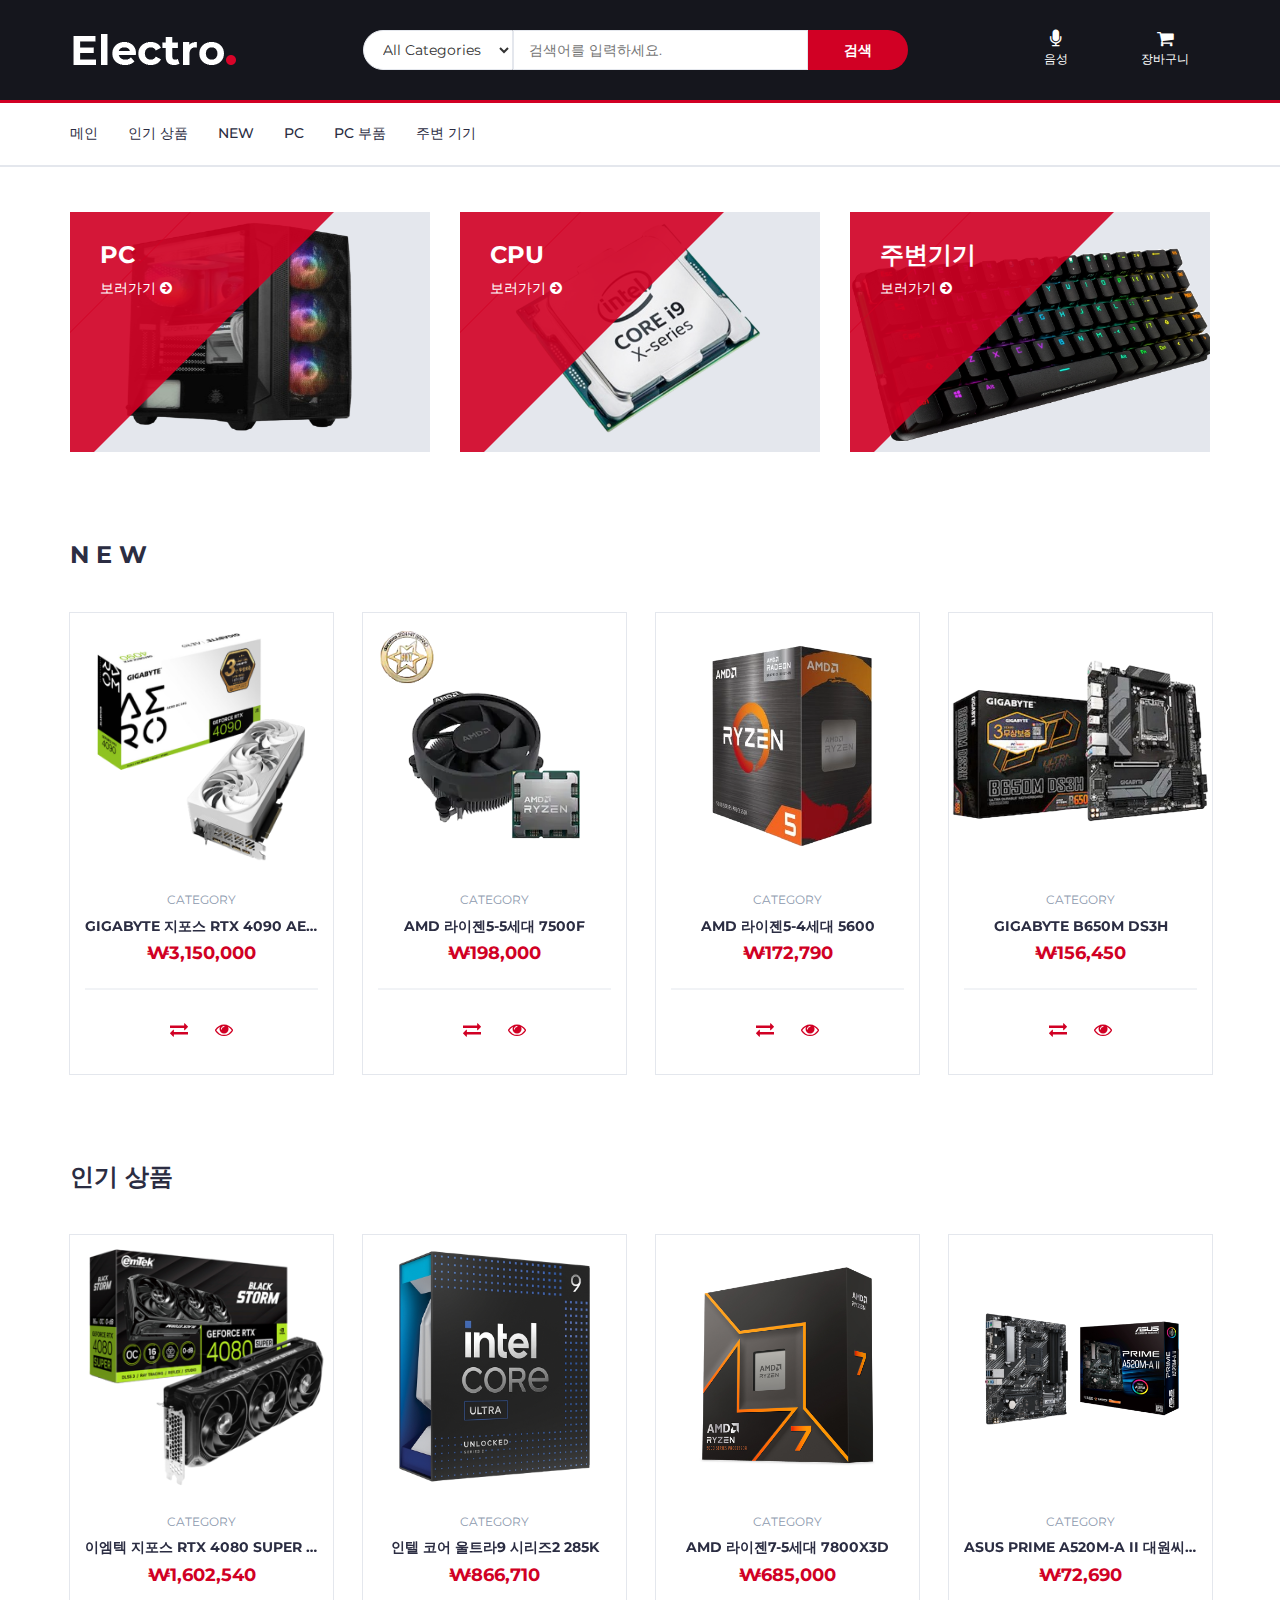
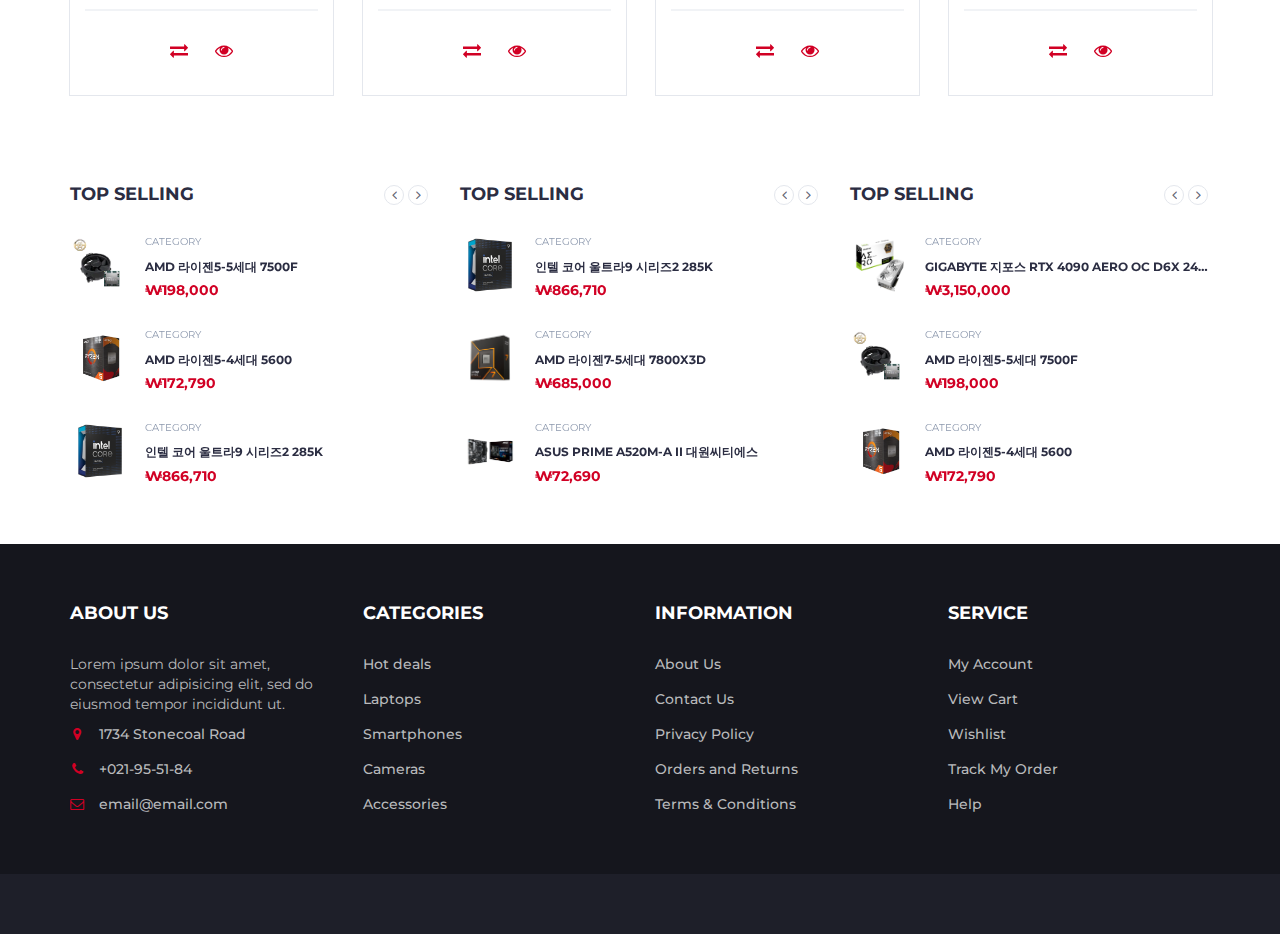
==== commit 48d72b6d: "1121/0715" ====
--- a/shop/index.html
+++ b/shop/index.html
@@ -182,7 +182,7 @@
 								<img src="./img/shop02.png" alt="">
 							</div>
 							<div class="shop-body">
-								<h3>주변장치</h3>
+								<h3>주변기기</h3>
 								<a href="#" class="cta-btn">보러가기 <i class="fa fa-arrow-circle-right"></i></a>
 							</div>
 						</div>
--- a/shop/css/style.css
+++ b/shop/css/style.css
@@ -856,9 +856,11 @@
 	product
 \*----------------------------*/
 
+
+
 .product {
   position: relative;
-  margin: 15px 0px;
+  margin: 20px 0px;
   -webkit-box-shadow: 0px 0px 0px 0px #E4E7ED, 0px 0px 0px 1px #E4E7ED;
   box-shadow: 0px 0px 0px 0px #E4E7ED, 0px 0px 0px 1px #E4E7ED;
   -webkit-transition: 0.2s all;
@@ -1468,6 +1470,50 @@
 /*----------------------------*\
 	Product details
 \*----------------------------*/
+
+.product-name {
+  white-space: nowrap;
+  overflow: hidden;
+  text-overflow: ellipsis;
+  max-width: 100%;
+  display: block;
+  position: relative;
+  overflow: hidden;
+}
+
+
+.product-name .truncate {
+  white-space: nowrap;
+  overflow: hidden;
+  text-overflow: ellipsis;
+  display: block;
+  transition: opacity 0.3s ease;
+}
+
+.product-name .full-name {
+  position: absolute;
+  top: 100%;
+  left: 0;
+  width: 100%;
+  background-color: #fff;
+  padding: 5px;
+  box-shadow: 0 2px 5px rgba(0,0,0,0.1);
+  opacity: 0;
+  transition: opacity 0.3s ease, top 0.3s ease;
+  pointer-events: none;
+}
+
+.product:hover .product-name .truncate {
+  opacity: 0;
+}
+
+.product:hover .product-name .full-name {
+  opacity: 1;
+  top: 0;
+}
+
+
+
 
 .product-details .product-name {
   text-transform: uppercase;
